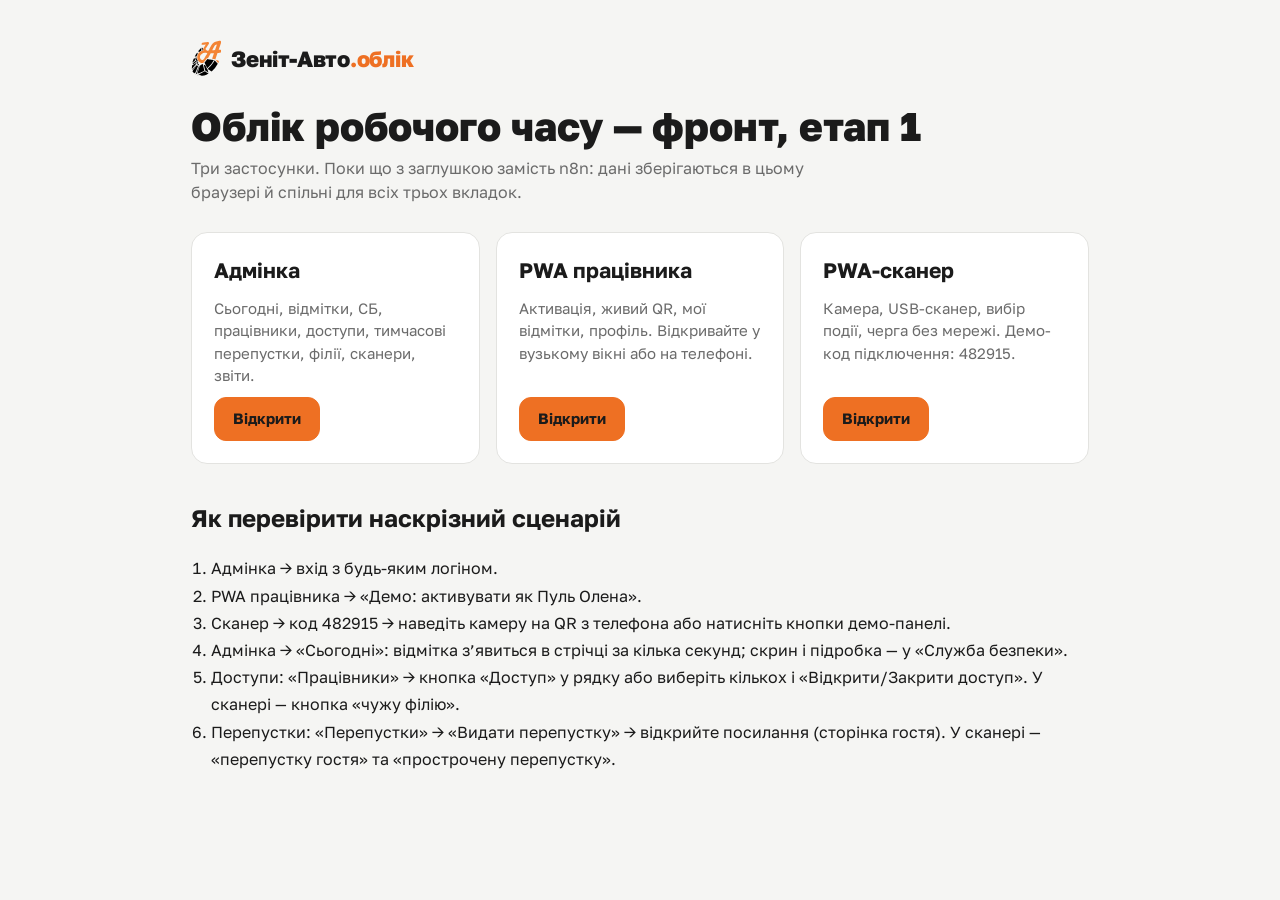
==== index.html @ 2c2da9f2 "Add files via upload" ====
<!DOCTYPE html>
<html lang="uk">
<head>
<meta charset="utf-8">
<meta name="viewport" content="width=device-width, initial-scale=1">
<title>Зеніт-Авто.облік</title>
<link rel="icon" href="shared/icon-192.png">
<link rel="preconnect" href="https://fonts.googleapis.com">
<link href="https://fonts.googleapis.com/css2?family=Golos+Text:wght@400;500;600;700;800&display=swap" rel="stylesheet">
<link rel="stylesheet" href="shared/ui.css">
<style>
.wrap{max-width:1000px;margin:0 auto;padding:40px max(16px,4vw)}
h1{font-size:clamp(28px,4vw,40px);line-height:1.1;margin:28px 0 8px;font-weight:800}
.lead{color:var(--mu);margin:0 0 28px;max-width:62ch}
.grid{display:grid;grid-template-columns:repeat(auto-fit,minmax(260px,1fr));gap:16px}
.app{padding:22px;display:flex;flex-direction:column;gap:10px;text-decoration:none;color:var(--ink)}
.app:hover{border-color:var(--or)}
.app h2{margin:0;font-size:21px}.app p{margin:0;color:var(--mu);font-size:15px}
.app .btn{align-self:flex-start;margin-top:auto}
ol{padding-left:20px;line-height:1.7}
.top{display:flex;justify-content:space-between;align-items:center;gap:12px;flex-wrap:wrap}
</style>
</head>
<body>
<div class="wrap">
  <div class="top"><span class="brand"><img src="shared/logo.svg" alt="Зеніт-Авто"><span class="wm">Зеніт-Авто<span>.облік</span></span></span></div>
  <h1>Облік робочого часу — фронт, етап 1</h1>
  <p class="lead">Три застосунки. Поки що з заглушкою замість n8n: дані зберігаються в цьому браузері й спільні для всіх трьох вкладок.</p>
  <div class="grid">
    <a class="card app" href="admin/index.html" target="_blank"><h2>Адмінка</h2><p>Сьогодні, відмітки, СБ, працівники, доступи, тимчасові перепустки, філії, сканери, звіти.</p><span class="btn pri">Відкрити</span></a>
    <a class="card app" href="employee/index.html" target="_blank"><h2>PWA працівника</h2><p>Активація, живий QR, мої відмітки, профіль. Відкривайте у вузькому вікні або на телефоні.</p><span class="btn pri">Відкрити</span></a>
    <a class="card app" href="scanner/index.html" target="_blank"><h2>PWA-сканер</h2><p>Камера, USB-сканер, вибір події, черга без мережі. Демо-код підключення: 482915.</p><span class="btn pri">Відкрити</span></a>
  </div>
  <h2 style="margin-top:36px">Як перевірити наскрізний сценарій</h2>
  <ol>
    <li>Адмінка → вхід з будь-яким логіном.</li>
    <li>PWA працівника → «Демо: активувати як Пуль Олена».</li>
    <li>Сканер → код 482915 → наведіть камеру на QR з телефона або натисніть кнопки демо-панелі.</li>
    <li>Адмінка → «Сьогодні»: відмітка з’явиться в стрічці за кілька секунд; скрин і підробка — у «Служба безпеки».</li>
    <li>Доступи: «Працівники» → кнопка «Доступ» у рядку або виберіть кількох і «Відкрити/Закрити доступ». У сканері — кнопка «чужу філію».</li>
    <li>Перепустки: «Перепустки» → «Видати перепустку» → відкрийте посилання (сторінка гостя). У сканері — «перепустку гостя» та «прострочену перепустку».</li>
  </ol>
</div>
<script src="shared/config.js"></script>
<script src="shared/i18n.js"></script>
<script>I18N.apply();</script>
</body>
</html>
---- shared/ui.css ----
/* Общий фирменный стиль Зеніт-Авто (по образцу Зеніт-Авто.фото) */
:root{--or:#EE7023;--or-h:#DB6118;--or-soft:#FDEBDD;--or-ink:#B4530F;--ink:#1B1B1B;--mu:#6B6B6B;--bd:#E3E3E0;--bg:#F5F5F3;--card:#fff;
--ok:#1E7B34;--ok-bg:#E3F4E6;--wa:#9A4A0B;--wa-bg:#FDEBDD;--er:#B3261E;--er-bg:#FDE8E7;--link:#2F6FEB;color-scheme:light}
:root[data-theme=dark]{--ink:#F1F1EF;--mu:#A5A5A0;--bd:#34342F;--bg:#141412;--card:#1E1E1B;--or-soft:#3A2414;--or-ink:#F3A26A;
--ok:#7FD69B;--ok-bg:#16301E;--wa:#F3A26A;--wa-bg:#3A2414;--er:#FF8A80;--er-bg:#3A1716;--link:#8AB0FF;color-scheme:dark}
*{box-sizing:border-box;min-width:0}
html,body{margin:0}
body{background:var(--bg);color:var(--ink);font:16px/1.5 "Golos Text",system-ui,-apple-system,"Segoe UI",Roboto,sans-serif;-webkit-font-smoothing:antialiased}
button,input,select,textarea{font:inherit;color:inherit}
button{cursor:pointer}
a{color:var(--link)}
.mono{font-family:"PT Mono",ui-monospace,Menlo,monospace}
.hidden{display:none!important}
.brand{display:flex;align-items:center;gap:10px;text-decoration:none;color:var(--ink)}
.brand img{height:36px;width:auto;display:block}
:root[data-theme=dark] .brand img,.on-dark .brand img{background:#fff;border-radius:8px;padding:2px 3px}
.wm{font-weight:800;font-size:22px;letter-spacing:-.01em;white-space:nowrap}.wm span{color:var(--or)}
.seg{display:inline-flex;border:1px solid var(--bd);border-radius:12px;overflow:hidden;background:var(--card)}
.seg button{height:40px;min-width:56px;padding:0 12px;border:0;background:transparent;font-size:15px;font-weight:700}
.seg button[aria-pressed=true]{background:var(--or);color:#1B1B1B}
.btn{height:44px;padding:0 18px;border:1px solid var(--bd);border-radius:12px;background:var(--card);font-size:15px;font-weight:700;display:inline-flex;align-items:center;justify-content:center;gap:8px;white-space:nowrap;text-decoration:none;color:var(--ink)}
.btn:hover{border-color:#C9C9C4}
.btn.pri{background:var(--or);border-color:var(--or);color:#1B1B1B}
.btn.pri:hover{background:var(--or-h)}
.btn.sm{height:34px;padding:0 12px;font-size:14px;border-radius:10px}
.btn:disabled{opacity:.5;cursor:default}
.btn:focus-visible,.seg button:focus-visible,input:focus-visible,select:focus-visible,textarea:focus-visible{outline:3px solid #F7B27E;outline-offset:1px}
.in{height:44px;border:1px solid var(--bd);border-radius:12px;padding:0 14px;background:var(--card);font-size:16px;width:100%}
select.in{padding-right:34px}
label.f{display:flex;flex-direction:column;gap:6px;font-size:14px;font-weight:600}
.chk{display:flex;align-items:center;gap:10px;font-size:15px}
.chk input{width:20px;height:20px;accent-color:var(--or)}
.pill{display:inline-block;font-size:13px;font-weight:700;padding:3px 10px;border-radius:999px;white-space:nowrap;font-style:normal}
.p-ok{background:var(--ok-bg);color:var(--ok)}.p-wa{background:var(--wa-bg);color:var(--wa)}.p-er{background:var(--er-bg);color:var(--er)}.p-bl{background:#E4ECFD;color:#2350B8}:root[data-theme=dark] .p-bl{background:#1A2647;color:#9DB8FF}
.p-mu{background:var(--bg);color:var(--mu);border:1px solid var(--bd)}
.card{background:var(--card);border:1px solid var(--bd);border-radius:16px}
.dot{width:8px;height:8px;border-radius:50%;background:var(--ok);display:inline-block;flex:none}
.dot.off{background:var(--er)}
.toast{position:fixed;left:50%;bottom:24px;transform:translateX(-50%);background:#1B1B1B;color:#fff;padding:12px 18px;border-radius:12px;font-size:15px;z-index:100;box-shadow:0 6px 24px rgba(0,0,0,.25);max-width:calc(100vw - 32px)}
.modal-bg{position:fixed;inset:0;background:rgba(20,20,18,.5);display:flex;align-items:center;justify-content:center;padding:16px;z-index:90}
.modal{background:var(--card);border-radius:18px;width:min(560px,100%);max-height:calc(100vh - 32px);overflow:auto;padding:24px;box-shadow:0 12px 40px rgba(0,0,0,.3)}
.modal h2{margin:0 0 6px;font-size:22px;font-weight:800}
.modal p{margin:0 0 14px;color:var(--mu);font-size:15px}
.modal .acts{display:flex;flex-wrap:wrap;justify-content:flex-end;gap:10px;margin-top:20px}
.qrimg{display:block;background:#fff;padding:12px;border-radius:12px;border:1px solid var(--bd)}
.qrimg img,.qrimg svg{display:block;width:100%;height:auto;image-rendering:pixelated}
@media (prefers-reduced-motion:reduce){*{transition:none!important;animation:none!important}}

.gtree{display:grid;grid-template-columns:repeat(auto-fill,minmax(200px,1fr));gap:10px}
.gtree fieldset{border:1px solid var(--bd);border-radius:12px;padding:8px 12px 10px;margin:0;display:flex;flex-direction:column;gap:6px}
.gtree legend{padding:0 4px}
.gtree .chk{font-size:14px}
.sw{position:relative;width:44px;height:26px;flex:none;border-radius:999px;background:#CFCFCA;border:0;padding:0;transition:background .15s}
.sw::after{content:"";position:absolute;top:3px;left:3px;width:20px;height:20px;border-radius:50%;background:#fff;box-shadow:0 1px 2px rgba(0,0,0,.25);transition:left .15s}
.sw[aria-checked=true]{background:var(--ok)}.sw[aria-checked=true]::after{left:21px}
.sw:disabled{opacity:.45;cursor:default}
.tabs2{display:flex;gap:4px;border-bottom:1px solid var(--bd);margin:4px 0 16px}
.tabs2 button{border:0;background:none;padding:10px 14px;font-weight:700;color:var(--mu);border-bottom:3px solid transparent;margin-bottom:-1px}
.tabs2 button.on{color:var(--ink);border-bottom-color:var(--or)}
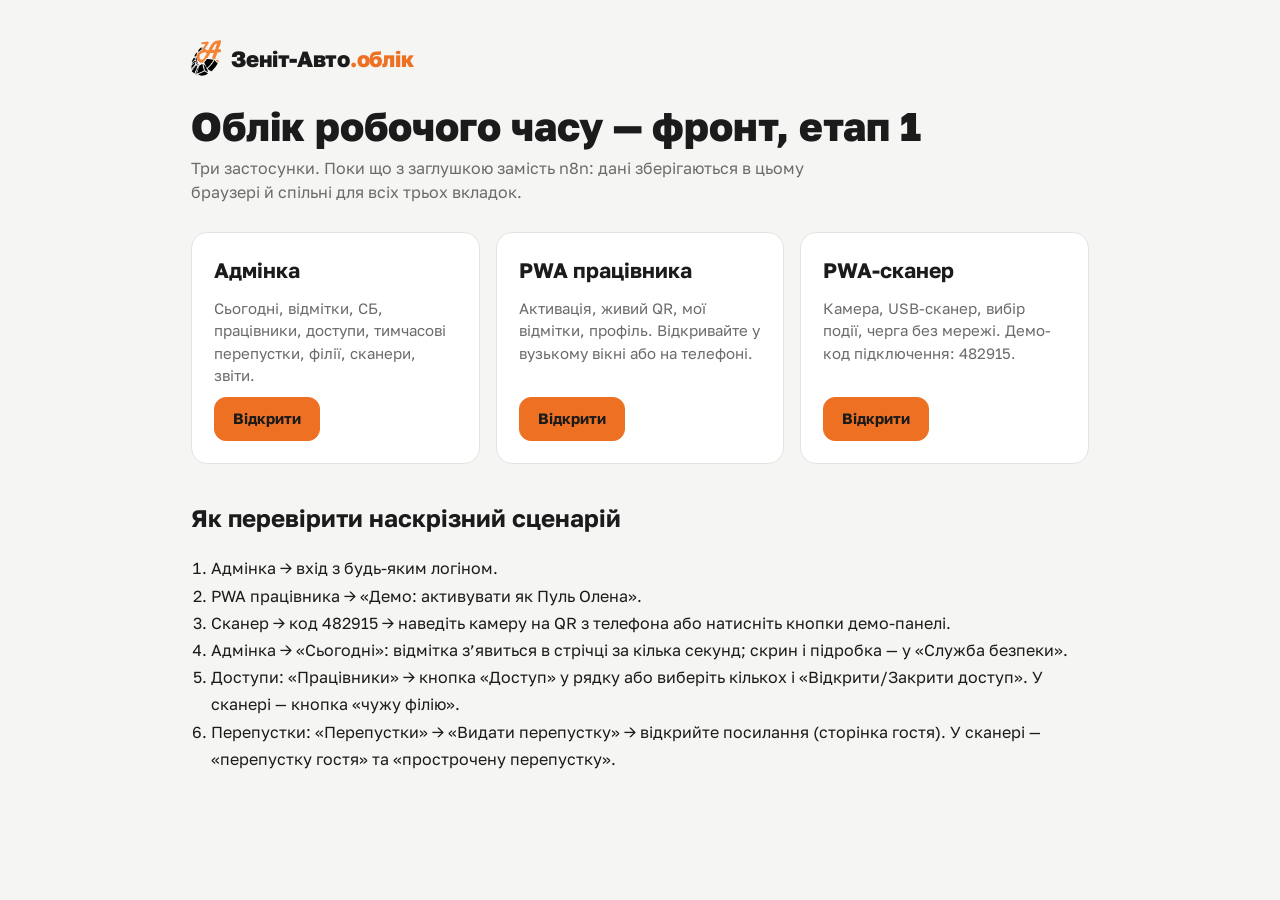
==== commit 42ece540: "Add files via upload" ====
--- a/index.html
+++ b/index.html
@@ -23,7 +23,7 @@
 </head>
 <body>
 <div class="wrap">
-  <div class="top"><span class="brand"><img src="shared/logo.svg" alt="Зеніт-Авто"><span class="wm">Зеніт-Авто<span>.облік</span></span></span></div>
+  <div class="top"><span class="brand"><img src="shared/logo.png" alt="Зеніт-Авто"><span class="wm">Зеніт-Авто<span>.облік</span></span></span></div>
   <h1>Облік робочого часу — фронт, етап 1</h1>
   <p class="lead">Три застосунки. Поки що з заглушкою замість n8n: дані зберігаються в цьому браузері й спільні для всіх трьох вкладок.</p>
   <div class="grid">
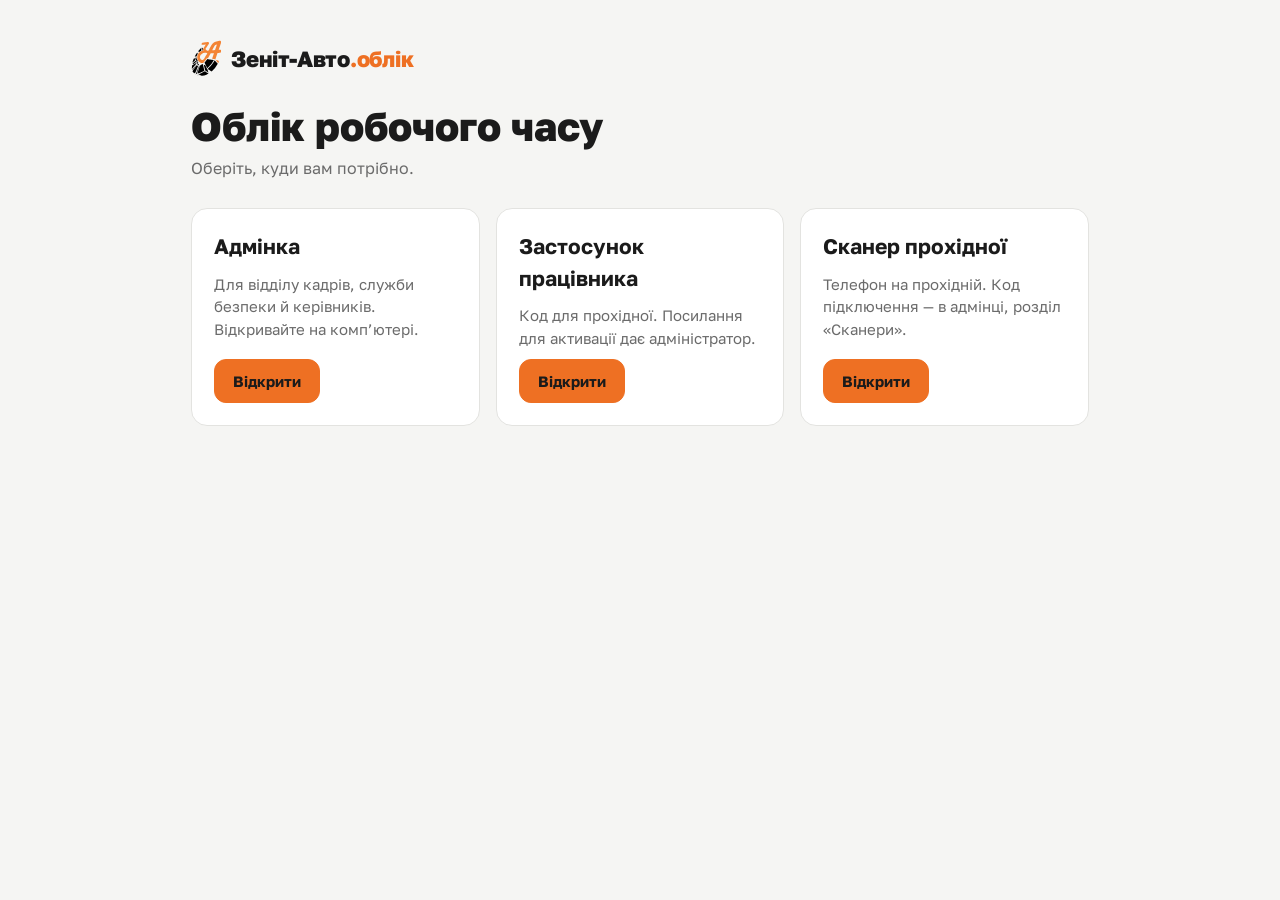
==== commit 97392c6f: "Add files via upload" ====
--- a/index.html
+++ b/index.html
@@ -17,32 +17,19 @@
 .app:hover{border-color:var(--or)}
 .app h2{margin:0;font-size:21px}.app p{margin:0;color:var(--mu);font-size:15px}
 .app .btn{align-self:flex-start;margin-top:auto}
-ol{padding-left:20px;line-height:1.7}
 .top{display:flex;justify-content:space-between;align-items:center;gap:12px;flex-wrap:wrap}
 </style>
 </head>
 <body>
 <div class="wrap">
-  <div class="top"><span class="brand"><img src="shared/logo.png" alt="Зеніт-Авто"><span class="wm">Зеніт-Авто<span>.облік</span></span></span></div>
-  <h1>Облік робочого часу — фронт, етап 1</h1>
-  <p class="lead">Три застосунки. Поки що з заглушкою замість n8n: дані зберігаються в цьому браузері й спільні для всіх трьох вкладок.</p>
+  <div class="top"><span class="brand"><img src="shared/logo.svg" alt="Зеніт-Авто"><span class="wm">Зеніт-Авто<span>.облік</span></span></span></div>
+  <h1>Облік робочого часу</h1>
+  <p class="lead">Оберіть, куди вам потрібно.</p>
   <div class="grid">
-    <a class="card app" href="admin/index.html" target="_blank"><h2>Адмінка</h2><p>Сьогодні, відмітки, СБ, працівники, доступи, тимчасові перепустки, філії, сканери, звіти.</p><span class="btn pri">Відкрити</span></a>
-    <a class="card app" href="employee/index.html" target="_blank"><h2>PWA працівника</h2><p>Активація, живий QR, мої відмітки, профіль. Відкривайте у вузькому вікні або на телефоні.</p><span class="btn pri">Відкрити</span></a>
-    <a class="card app" href="scanner/index.html" target="_blank"><h2>PWA-сканер</h2><p>Камера, USB-сканер, вибір події, черга без мережі. Демо-код підключення: 482915.</p><span class="btn pri">Відкрити</span></a>
+    <a class="card app" href="admin/index.html"><h2>Адмінка</h2><p>Для відділу кадрів, служби безпеки й керівників. Відкривайте на комп’ютері.</p><span class="btn pri">Відкрити</span></a>
+    <a class="card app" href="employee/index.html"><h2>Застосунок працівника</h2><p>Код для прохідної. Посилання для активації дає адміністратор.</p><span class="btn pri">Відкрити</span></a>
+    <a class="card app" href="scanner/index.html"><h2>Сканер прохідної</h2><p>Телефон на прохідній. Код підключення — в адмінці, розділ «Сканери».</p><span class="btn pri">Відкрити</span></a>
   </div>
-  <h2 style="margin-top:36px">Як перевірити наскрізний сценарій</h2>
-  <ol>
-    <li>Адмінка → вхід з будь-яким логіном.</li>
-    <li>PWA працівника → «Демо: активувати як Пуль Олена».</li>
-    <li>Сканер → код 482915 → наведіть камеру на QR з телефона або натисніть кнопки демо-панелі.</li>
-    <li>Адмінка → «Сьогодні»: відмітка з’явиться в стрічці за кілька секунд; скрин і підробка — у «Служба безпеки».</li>
-    <li>Доступи: «Працівники» → кнопка «Доступ» у рядку або виберіть кількох і «Відкрити/Закрити доступ». У сканері — кнопка «чужу філію».</li>
-    <li>Перепустки: «Перепустки» → «Видати перепустку» → відкрийте посилання (сторінка гостя). У сканері — «перепустку гостя» та «прострочену перепустку».</li>
-  </ol>
 </div>
-<script src="shared/config.js"></script>
-<script src="shared/i18n.js"></script>
-<script>I18N.apply();</script>
 </body>
 </html>
